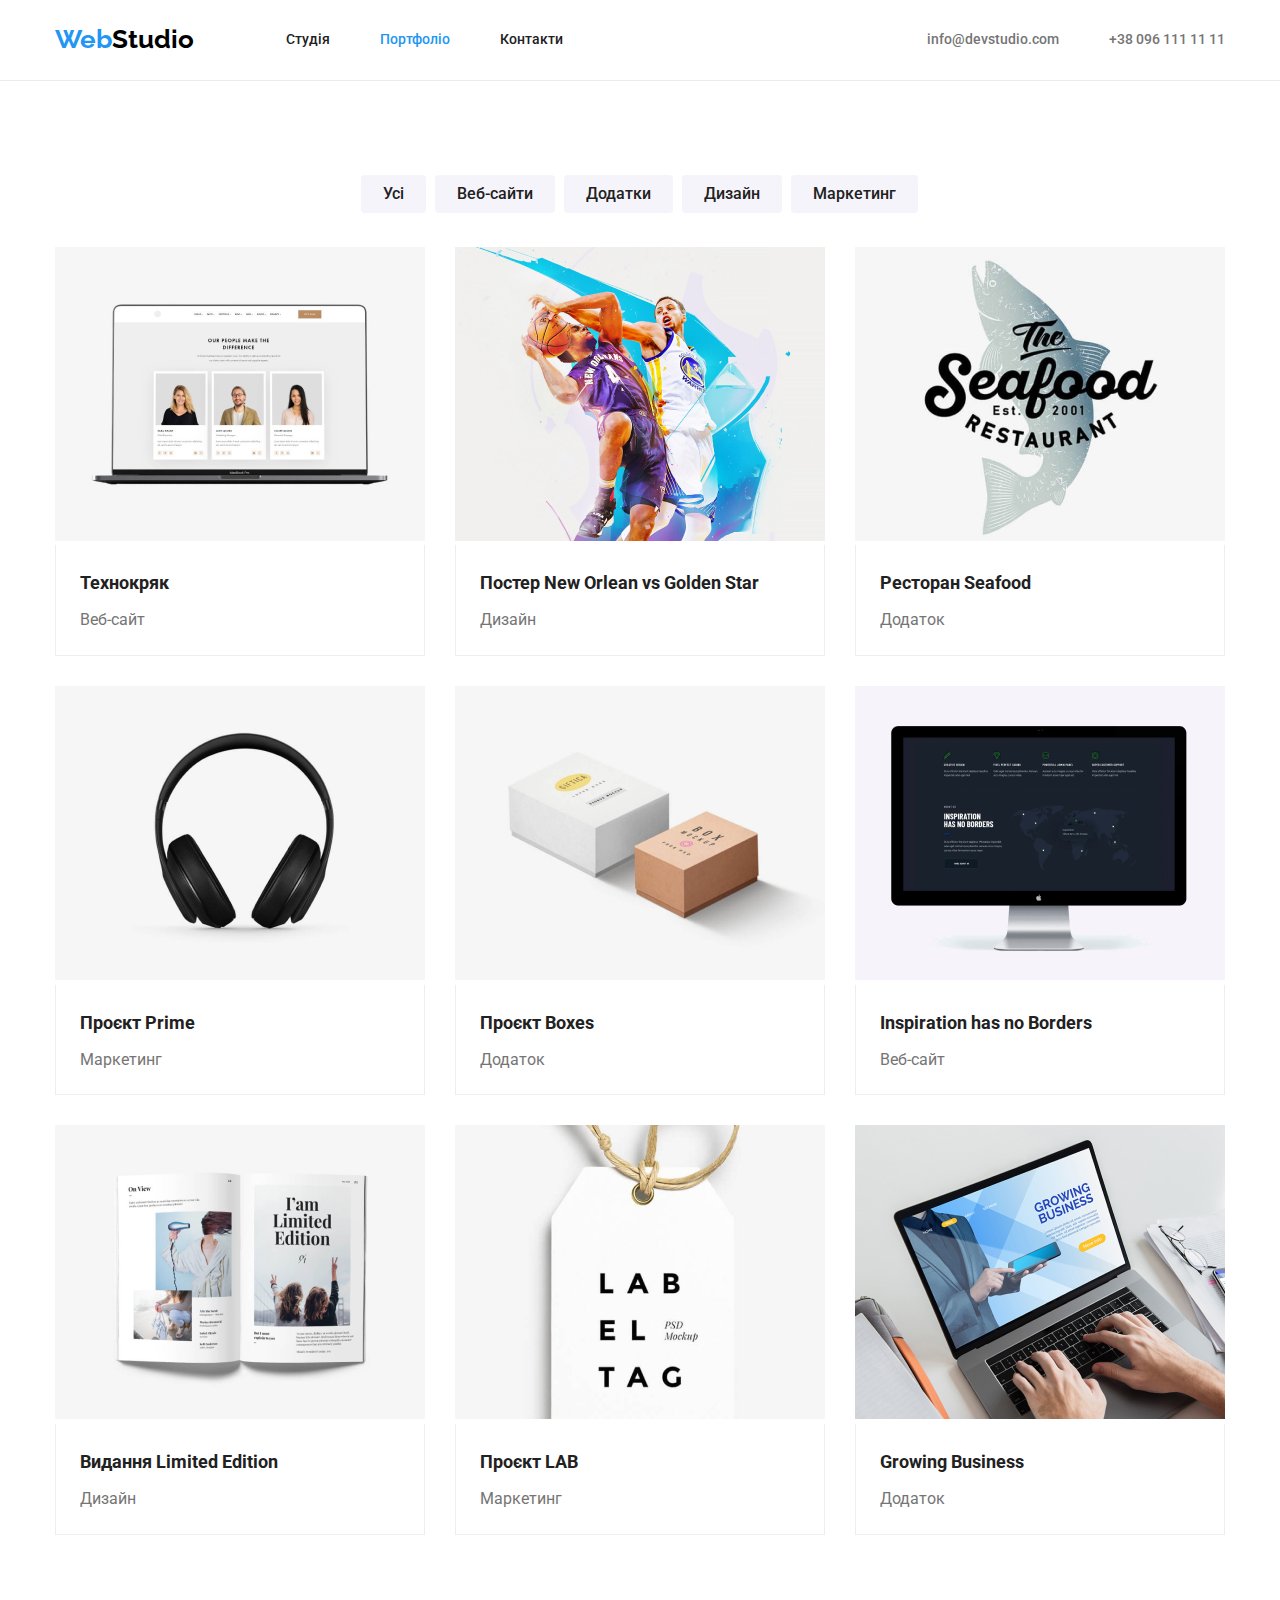
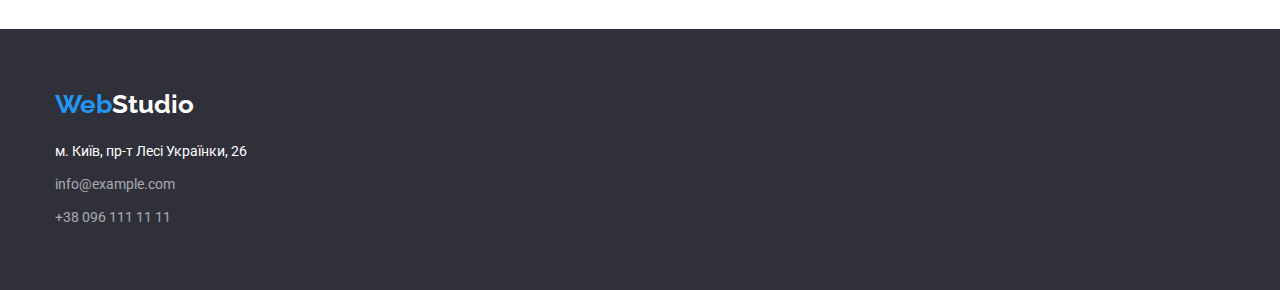
==== portfolio.html @ fdfc59d4 "Initial commit" ====
<!DOCTYPE html>
<html lang="en">
<head>
    <meta charset="UTF-8">
    <meta http-equiv="X-UA-Compatible" content="IE=edge">
    <meta name="viewport" content="width=device-width, initial-scale=1.0">
    <title>Домашня робота 2</title>

    <link rel="preconnect" href="https://fonts.googleapis.com">
    <link rel="preconnect" href="https://fonts.gstatic.com" crossorigin>
    <link href="https://fonts.googleapis.com/css2?family=Raleway:wght@700&family=Roboto:wght@400;500;700&display=swap" rel="stylesheet">

    <link rel="stylesheet" href="./css/modern-normalize.css">

    <link rel="stylesheet" href="./css/portfolio.css">

</head>
<body class="page">
    <header class="header">
        <div class="container-header">
        <nav class="nav">
            <a href="" class="logo">Web<span class="logo-dot">Studio</span></a>
            <ul class="nav-site">
                <li class="item"><a href="./index.html" class="studio link">Студія</a></li>
                <li class="item"><a href="./portfolio.html" class="portfolio link">Портфоліо</a></li>
                <li class="item"><a href="" class="contacts link">Контакти</a></li>
            </ul>
        </nav>
        <ul class="nav-address">
            <li class="item"><a href="mailto:info@devstudio.com" class="mail link">info@devstudio.com</a></li>
            <li class="item"><a href="tel:+380961111111" class="tel link">+38 096 111 11 11</a></li>

        </ul>
        </div>
    </header>
    <main>
        <section class="section">
            <h1 hidden>Види робіт</h1>
            <div class="container">
                <ul class="ul-button">
                    <li class="item"><button type="button" class="button btn">Усі</button></li>
                    <li class="item"><button type="button" class="button">Веб-сайти</button></li>
                    <li class="item"><button type="button" class="button">Додатки</button></li>
                    <li class="item"><button type="button" class="button">Дизайн</button></li>
                    <li class="item"><button type="button" class="button">Маркетинг</button></li>
                </ul>
            
            
                <ul class="ul-container">
                    <li class="li-container">
                        <a href="" class="link">
                            <img src="./img/технокряк.jpg" alt="технокряк" width="370" class="img">
                            <div class="title-text">
                                <h2 class="title">Технокряк</h2>
                                <p class="text">Веб-сайт</p>
                            </div>
                        
                        </a>
                    </li>          
                    <li class="li-container">
                        <a href="" class="link">
                            <img src="./img/new-orlean-vs-golden-star.jpg" alt="new-orlean-vs-golden-star" width="370">
                            <div class="title-text">
                                <h2 class="title">Постер New Orlean vs Golden Star</h2>
                            <p class="text">Дизайн</p>
                            </div>
                        </a>
                    </li>
                    <li class="li-container">
                        <a href="" class="link">
                            <img src="./img/seafood.jpg" alt="seafood" width="370">
                            <div class="title-text">
                                <h2 class="title">Ресторан Seafood</h2>
                            <p class="text">Додаток</p>
                            </div>
                            
                        </a>
                    </li>
                    <li class="li-container">
                        <a href="" class="link">
                            <img src="./img/prime.jpg" alt="prime" width="370">
                      
                        <div class="title-text">
                            <h2 class="title">Проєкт Prime</h2>
                        <p class="text">Маркетинг</p>
                        </div>
                        </a>
                    </li>
                    <li class="li-container">
                        <a href="" class="link">
                            <img src="./img/boxes.jpg" alt="boxes" width="370">
                            <div class="title-text">
                                <h2 class="title">Проєкт Boxes</h2>
                            <p class="text">Додаток</p>
                            </div>
                        </a>
                    </li>
                    <li class="li-container">
                       <a href="" class="link">
                        <img src="./img/inspiration-has-no-borders.jpg" alt="inspiration-has-no-borders" width="370">
                            <div class="title-text">
                                <h2 class="title">Inspiration has no Borders</h2>
                            <p class="text">Веб-сайт</p>
                            </div>
                       </a>
                    </li>
                    <li class="li-container">
                       <a href="" class="link">
                        <img src="./img/limited-edition.jpg" alt="limited-edition" width="370">
                           <div class="title-text">
                            <h2 class="title">Видання Limited Edition</h2>
                            <p class="text">Дизайн</p>
                           </div>
                       </a>
                    </li>
                    <li class="li-container">
                       <a href="" class="link">
                        <img src="./img/lab.jpg" alt="lab" width="370" class="img">
                            <div class="title-text">
                                <h2 class="title">Проєкт LAB</h2>
                            <p class="text">Маркетинг</p>
                            </div>
                       </a>
                    </li>
                    <li class="li-container">
                        <a href="" class="link">
                            <img src="./img/growing-business.jpg" alt="growing-business" width="370">
                           <div class="title-text">
                            <h2 class="title">Growing Business</h2>
                            <p class="text">Додаток</p>
                           </div>
                        </a>
                    </li>
                </ul>
            </div>
            
          
    
        </section>
    </main>
    <footer class="footer">
        <div class="container">
            <a href="" class="logo-footer">Web<span class="logo-footer-dot">Studio</span></a>
   
            <address class="address">
                <ul class="address-item">
                    <li class="item"><a href="https://goo.gl/maps/e5FUdV91e4QYrAdC9" target="_blank" rel="noopener noreferrer" class="maps">м. Київ, пр-т Лесі Українки, 26</a></li>
                    <li class="item"><a href="mailto:info@example.com" class="mailto">info@example.com</a></li>
                    <li><a href="tel:+380961111111" class="tell">+38 096 111 11 11</a></li>
                </ul>
            </address>
        </div>    
    </footer>
    
</body>
</html>
---- css/portfolio.css ----
:root {
    --primary-color: #212121;
    --secondary-color: #757575;
    --accent-color: #2196F3;
    --white-color: #FFFFFF;
    --black-color: #000000;

    --main-font: 'Roboto', sans-serif;
    --secondary-font:  'Raleway', sans-serif;

    --title-size: 36px;
    --text-size: 16px;
}

ul {
    list-style: none;
    padding: 0;
    margin: 0;
}

/* reset */
h2,
p {
    margin: 0;
}

/* * {
    box-sizing: border-box;
} */

.page {
    color: var(--primary-color);
    font-family: var(--main-font);
    font-size: var(--text-size);
}
/* header */
.header {
    border-bottom: 1px solid #ECECEC;
    /* margin-bottom: 100px;      */
}

.container-header {
    width: 1200px;
    padding-left: 15px;
    padding-right: 15px;
    margin: 0 auto;
    display: flex;
}
.nav {
    display: flex;
}

.logo {
    color: var(--accent-color);
    text-decoration: none;
    font-family: var(--secondary-font);
    font-weight: 700;
    font-size: 26px;
    line-height: 1.19;
    
    display: block;
    padding-top: 24px;
    padding-bottom: 25px;
}
.logo-dot {
    color: var(--black-color);
}
.nav-site {
    display: flex;
    margin-left: 92px;
}
.nav-site .item + .item {
    margin-left: 50px;
}
.nav-site .link {
    display: block;
    padding-top: 32px;
    padding-bottom: 32px;
}

.studio {
    color: var(--primary-color);
    text-decoration: none;
    font-weight: 500;
    font-size: 14px;
    line-height: 1.14;
    
}
.studio:hover,
.studio:focus {
    color: #2196F3;
}

.portfolio {
    color: var(--accent-color);
    text-decoration: none;
    font-weight: 500;
    font-size: 14px;
    line-height: 1.14;
   
}
.portfolio:hover,
.portfolio:focus {
    color: blue;
}
.contacts {
    color: var(--primary-color);
    text-decoration: none;
    font-weight: 500;
    font-size: 14px;
    line-height: 1.14;
}
.contacts:hover,
.contacts:focus {
    color: #2196F3;
    
}

.nav-address {
    display: flex;
    margin-left: auto;
}
.nav-address .item + .item {
    margin-left: 50px;
}
.nav-address .link {
    display: block;
    padding-top: 32px;
    padding-bottom: 32px;
}

.mail {
    color: var(--secondary-color);
    text-decoration: none;
    font-weight: 500;
    font-size: 14px;
    line-height: 1.14;
   
}
.mail:hover,
.mail:focus {
    color:#2196F3;
}
.tel {
    color: var(--secondary-color);
    text-decoration: none;
    font-weight: 500;
    font-size: 14px;
    line-height: 1.14;
}
.tel:hover,
.tel:focus {
    color: #2196F3;
}
/* main */

.section {
    padding-top: 94px;
    padding-bottom: 94px;
}

.container {
    width: 1200px;
    margin: 0 auto;
    padding: 0 15px;
}

.ul-button {
    display: flex;
    margin-bottom: 34px;
    width: 558px;
    margin-left: auto;
    margin-right: auto;
    
}

.ul-button .item + .item {
    margin-left: 9px;
}

.button .btn {
    padding: 6px 25px;
}

.button {
   border: none;
   border-radius: 4px;
   color: var(--primary-color);
   background-color: #F5F4FA;
   font-weight: 500;
    font-size: 16px;
    line-height: 1.62;
    cursor: pointer;
    padding: 6px 22px;  
}
.button:hover,
.button:focus {
    color: var(--white-color);
    background-color: var(--accent-color);
}


.ul-container {
    display: flex;
    flex-wrap: wrap;
}

/* перенос на новый ряд flex-wrap: wrap; */
.li-container {
    width: 370px;
    margin-right: 30px;
    margin-bottom: 30px;  
}

.li-container:nth-child(3n) {
    margin-right: 0;
}

.li-container:nth-last-child(-n + 3) {
    margin-bottom: 0;
}

.link {
    text-decoration: none;
}
.img {
    width: 370px;
    height: 294px;
}
.title-text {
    border-left: 1px solid #EEEEEE;
    border-bottom: 1px solid #EEEEEE;
    border-right: 1px solid #EEEEEE;
   
    padding: 20px 24px;
}
.title {
    color: var(--primary-color);
    font-weight: 700;
    font-size: 18px;
    line-height: 2;
    margin-bottom: 4px;
}
.text {
    color: var(--secondary-color);
   
    line-height: 1.87;
}

/* footer */
.footer {
    background-color: #2F303A;
    padding-top: 60px;
    padding-bottom: 60px;
}

.logo-footer {
    color: var(--accent-color);
    text-decoration: none;
    font-family: var(--secondary-font);
    font-weight: 700;
    font-size: 26px;
    line-height: 1.19;

    display: block;
    margin-bottom: 20px;
}
.logo-footer-dot {
    color: var(--white-color);
}

.address {
    font-style: normal;
}

.address-item .item {
    margin-bottom: 9px;
}

.maps {
    color: var(--white-color);
    text-decoration: none;
 
    font-size: 14px;
    line-height: 1.71;
}

.maps:hover,
.maps:focus {
    color: #2196F3;
}

.mailto {
    color:  rgba(255, 255, 255, 0.6);
    text-decoration: none;
   
    font-size: 14px;
    line-height: 1.71;
}

.mailto:hover,
.mailto:focus {
    color: #2196F3;
}

.tell {
    color:  rgba(255, 255, 255, 0.6);
    text-decoration: none;
   
    font-size: 14px;
    line-height: 1.71;
}

.tell:hover,
.tell:focus {
    color: #2196F3;
}
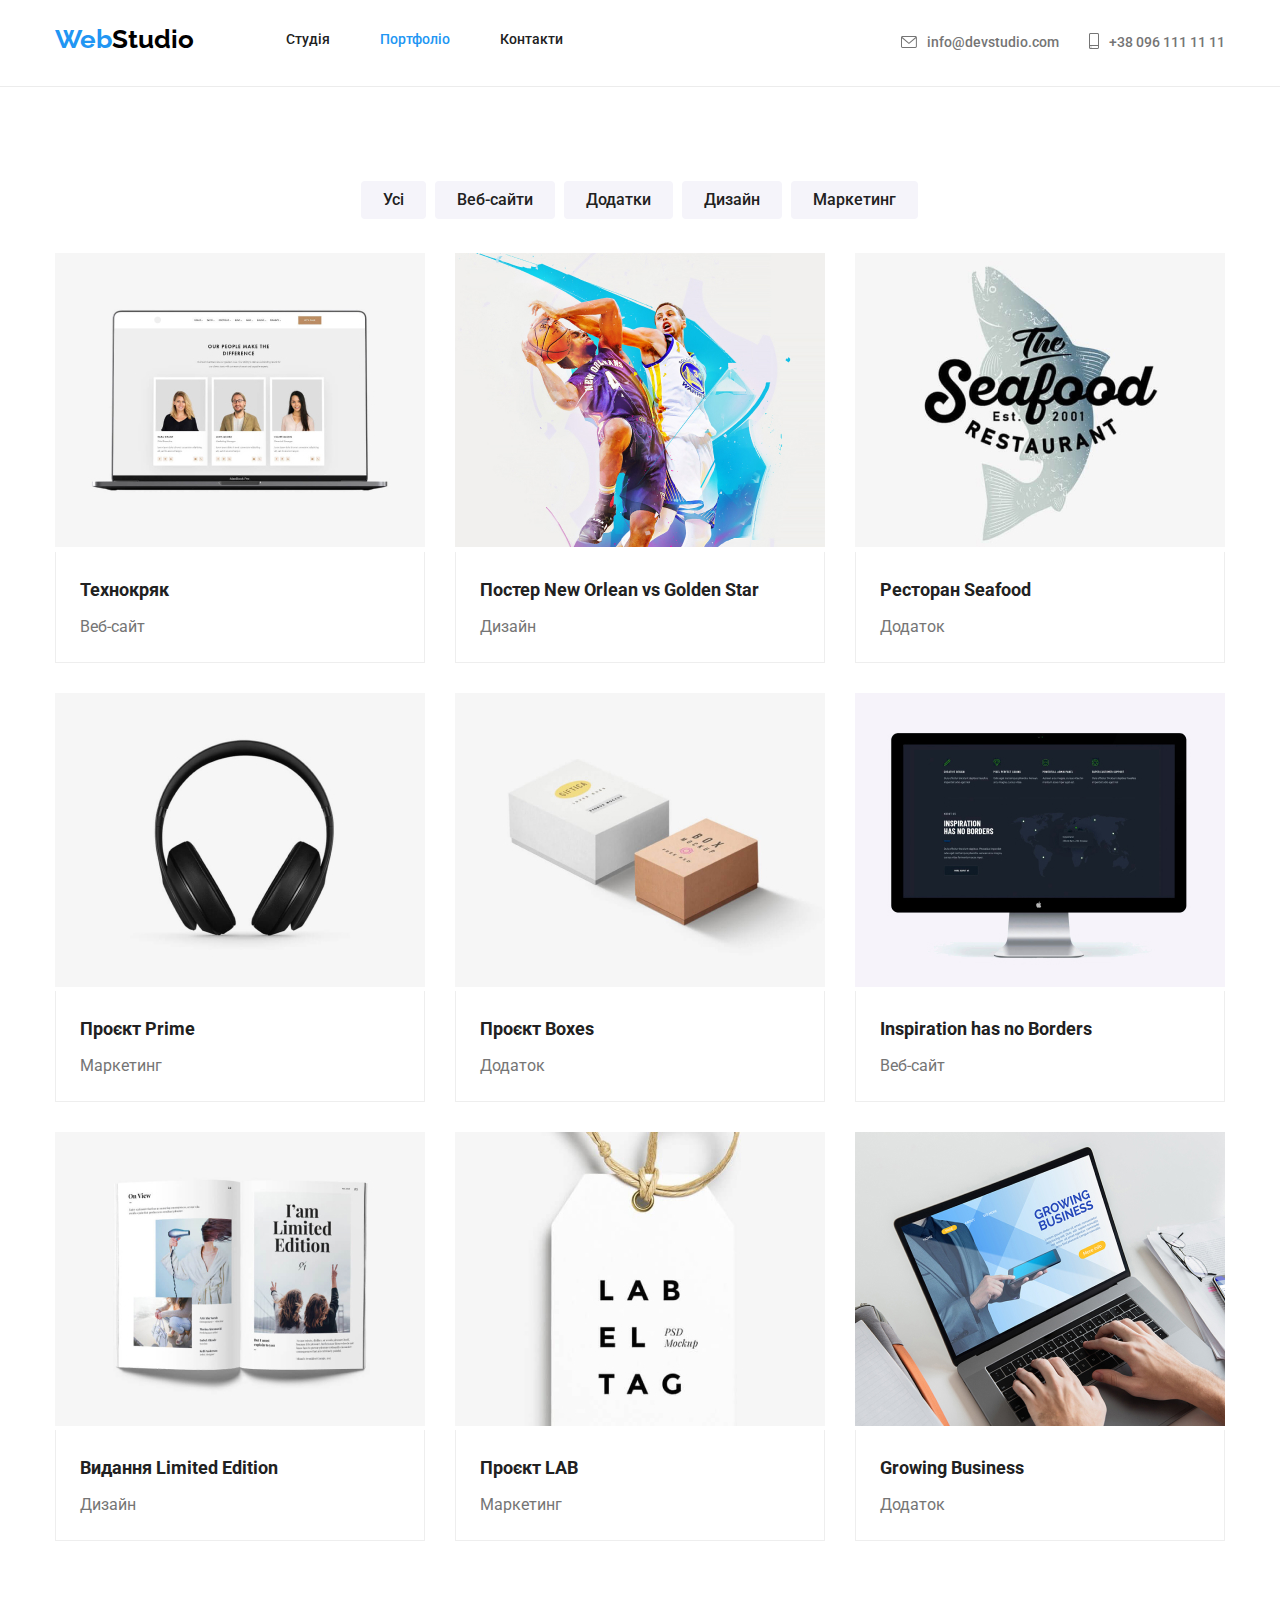
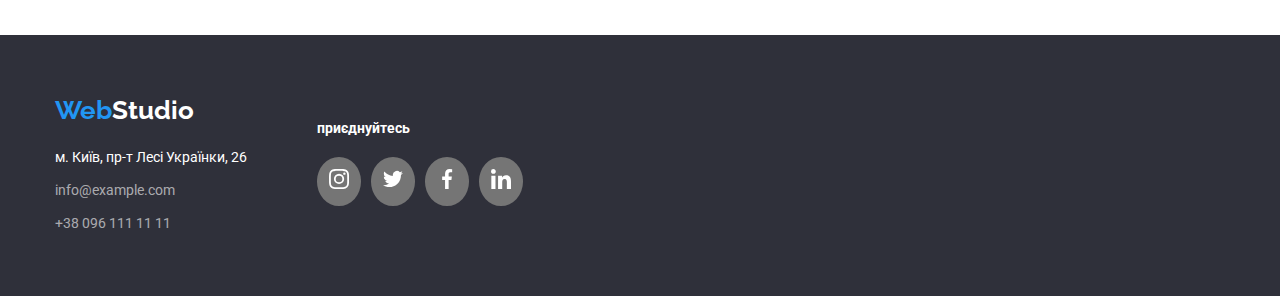
==== commit 42cfd4ed: "дз 4. декоративные эфекты. векторная графика" ====
--- a/portfolio.html
+++ b/portfolio.html
@@ -27,7 +27,25 @@
             </ul>
         </nav>
         <ul class="nav-address">
+
+            <li class="icon-envelope-hover">
+                <a href="" >
+                    <svg class="envelope" width="16px" height="12px">
+                        <use href="./img/hw-four/symbol-defs.svg#icon-envelope-hover"></use>
+                    </svg>
+                </a>
+            </li>
+
             <li class="item"><a href="mailto:info@devstudio.com" class="mail link">info@devstudio.com</a></li>
+
+            <li class="icon-smartphone">
+                <a href="" >
+                    <svg class="smartphone" width="10px" height="16px">
+                        <use href="./img/hw-four/symbol-defs.svg#icon-smartphone"></use>
+                    </svg>
+                </a>
+            </li>
+
             <li class="item"><a href="tel:+380961111111" class="tel link">+38 096 111 11 11</a></li>
 
         </ul>
@@ -138,8 +156,10 @@
     
         </section>
     </main>
+
     <footer class="footer">
-        <div class="container">
+        <div class="container cont">
+            <div class="container-footer">
             <a href="" class="logo-footer">Web<span class="logo-footer-dot">Studio</span></a>
    
             <address class="address">
@@ -149,6 +169,54 @@
                     <li><a href="tel:+380961111111" class="tell">+38 096 111 11 11</a></li>
                 </ul>
             </address>
+            </div>
+
+            <div class="container-social-footer">
+                <h3 class="title-footer">приєднуйтесь</h3>
+                <ul class="ul-social-footer">
+                    <li class="item">
+                        <button class="button-social-footer">
+                         <a href="">
+                             <svg class="icon-social" width="20px" height="20px">
+                                 <use  href="./img/hw-four/symbol-defs.svg#icon-instagram"></use>
+                             </svg>
+                         </a>
+                        </button>
+                     </li>
+                
+                 
+                     <li class="item">
+                       <button class="button-social-footer">
+                         <a href="">
+                             <svg class="icon-social" width="20px" height="20px">
+                                 <use href="./img/hw-four/symbol-defs.svg#icon-twitter"></use>
+                             </svg>
+                         </a>
+                       </button>
+                     </li>
+                
+                     <li class="item">
+                       <button class="button-social-footer">
+                         <a href="">
+                             <svg class="icon-social" width="20px" height="20px">
+                                 <use href="./img/hw-four/symbol-defs.svg#icon-facebook"></use>
+                             </svg>
+                         </a>
+                       </button>
+                     </li>
+                
+                     <li class="item">
+                        <button class="button-social-footer">
+                         <a href="">
+                             <svg class="icon-social" width="20px" height="20px">
+                                 <use href="./img/hw-four/symbol-defs.svg#icon-linkedin"></use>
+                             </svg>
+                         </a>
+                        </button>
+                     </li>
+                </ul>
+            </div>
+
         </div>    
     </footer>
     
--- a/css/portfolio.css
+++ b/css/portfolio.css
@@ -119,7 +119,21 @@
 .nav-address {
     display: flex;
     margin-left: auto;
-}
+    align-items: center;
+}
+
+.icon-envelope-hover {
+    margin: 34px 10px 34px 0;
+}
+
+.envelope {
+    fill: var(--secondary-color);
+}
+
+.envelope:hover {
+    fill: var(--accent-color)
+}
+
 .nav-address .item + .item {
     margin-left: 50px;
 }
@@ -141,6 +155,20 @@
 .mail:focus {
     color:#2196F3;
 }
+
+.icon-smartphone {
+    margin-right: 10px;
+     margin-left: 30px;
+ }
+ 
+ .smartphone {
+     fill: var(--secondary-color);
+ }
+ 
+ .smartphone:hover {
+     fill: var(--accent-color);
+ }
+
 .tel {
     color: var(--secondary-color);
     text-decoration: none;
@@ -197,19 +225,35 @@
 .button:focus {
     color: var(--white-color);
     background-color: var(--accent-color);
+    
+    
+    box-shadow: 0px 2px 2px rgba(0, 0, 0, 0.12), 0px 1px 2px rgba(0, 0, 0, 0.08), 0px 3px 1px rgba(0, 0, 0, 0.1); 
+    
+
 }
 
 
 .ul-container {
     display: flex;
     flex-wrap: wrap;
+    
 }
 
 /* перенос на новый ряд flex-wrap: wrap; */
 .li-container {
     width: 370px;
     margin-right: 30px;
-    margin-bottom: 30px;  
+    margin-bottom: 30px;
+    
+    
+}
+
+.li-container:hover {
+    box-shadow:  1px 4px 6px rgba(29, 3, 3, 0.16),  0px 4px 4px rgba(0, 0, 0, 0.06),  0px 1px 1px rgba(0, 0, 0, 0.12);
+   
+ 
+    
+    
 }
 
 .li-container:nth-child(3n) {
@@ -233,6 +277,7 @@
     border-right: 1px solid #EEEEEE;
    
     padding: 20px 24px;
+   
 }
 .title {
     color: var(--primary-color);
@@ -254,6 +299,16 @@
     padding-bottom: 60px;
 }
 
+.cont {
+    display: flex;
+}
+
+
+.container-footer {
+    margin-right: 70px;
+}
+
+
 .logo-footer {
     color: var(--accent-color);
     text-decoration: none;
@@ -303,6 +358,11 @@
     color: #2196F3;
 }
 
+.container-social-footer {
+    padding-top: 12px;
+
+}
+
 .tell {
     color:  rgba(255, 255, 255, 0.6);
     text-decoration: none;
@@ -314,4 +374,41 @@
 .tell:hover,
 .tell:focus {
     color: #2196F3;
-}+}
+
+.container-social-footer {
+    padding-top: 12px;
+
+}
+
+.title-footer {
+    color: var(--white-color);
+    font-weight: 700;
+    font-size: 14px;
+    line-height: 1.14;
+   
+    margin-bottom: 20px;   
+}
+
+.ul-social-footer {
+    display: flex;
+}
+
+.ul-social-footer .item + .item {
+    margin-left: 10px;
+}
+
+.button-social-footer {
+    padding: 12px 12px;
+    border-radius: 50%;
+    border: none;
+    background-color: var(--secondary-color);   
+}
+
+.button-social-footer:hover {
+    background-color: var(--accent-color);
+}
+
+.icon-social {
+    fill: #FFFFFF;
+}
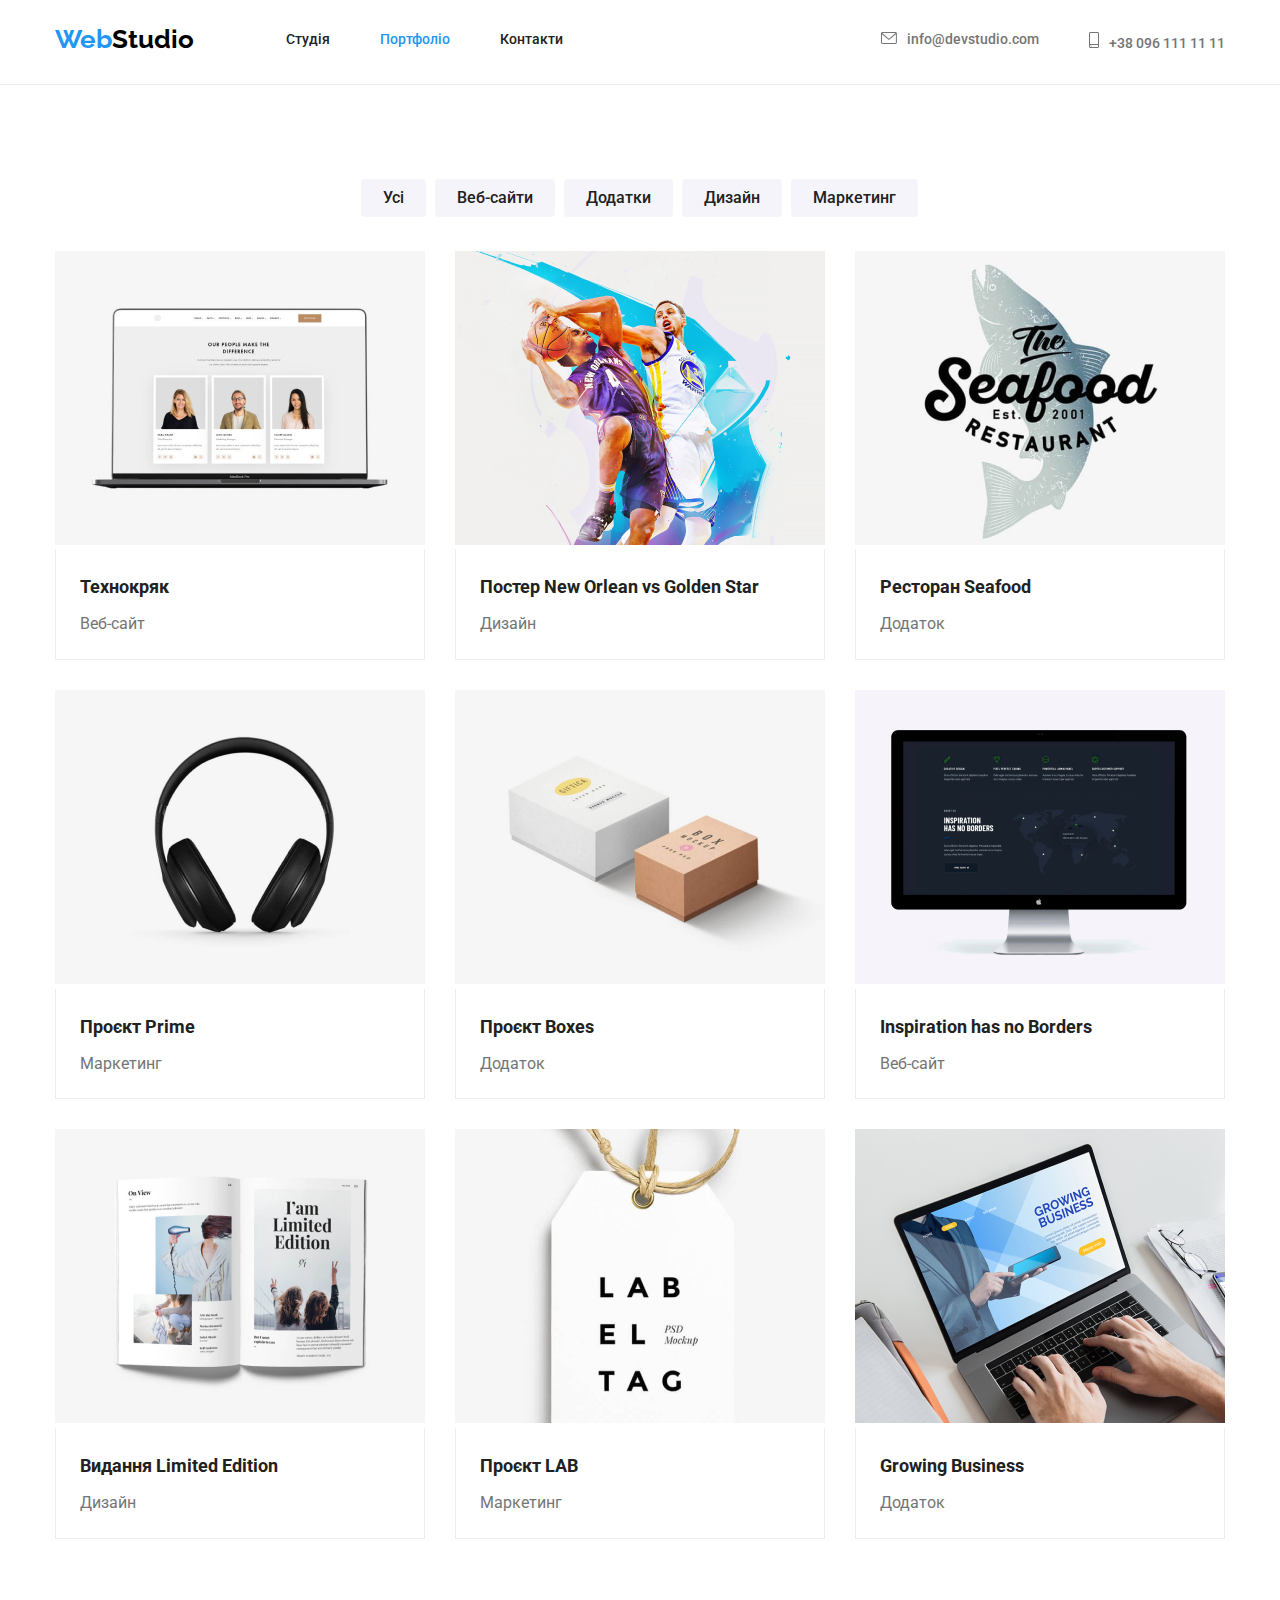
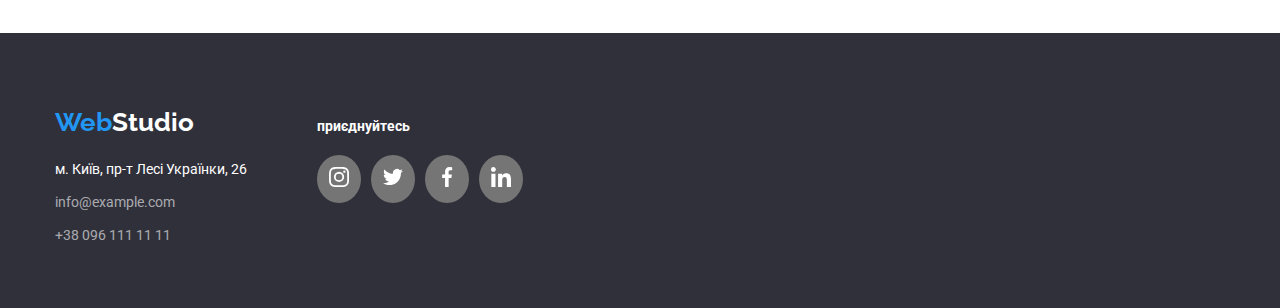
==== commit acce1430: "изменения после проверки" ====
--- a/portfolio.html
+++ b/portfolio.html
@@ -26,27 +26,18 @@
                 <li class="item"><a href="" class="contacts link">Контакти</a></li>
             </ul>
         </nav>
+
         <ul class="nav-address">
 
-            <li class="icon-envelope-hover">
-                <a href="" >
-                    <svg class="envelope" width="16px" height="12px">
-                        <use href="./img/hw-four/symbol-defs.svg#icon-envelope-hover"></use>
-                    </svg>
-                </a>
-            </li>
-
-            <li class="item"><a href="mailto:info@devstudio.com" class="mail link">info@devstudio.com</a></li>
-
-            <li class="icon-smartphone">
-                <a href="" >
-                    <svg class="smartphone" width="10px" height="16px">
-                        <use href="./img/hw-four/symbol-defs.svg#icon-smartphone"></use>
-                    </svg>
-                </a>
-            </li>
-
-            <li class="item"><a href="tel:+380961111111" class="tel link">+38 096 111 11 11</a></li>
+            <li class="item"><a href="mailto:info@devstudio.com" class="mail link">
+                <svg class="envelope" width="16px" height="12px">
+                    <use href="./img/hw-four/symbol-defs.svg#icon-envelope-hover"></use>
+                </svg>info@devstudio.com</a></li>
+
+            <li class="item"><a href="tel:+380961111111" class="tel link">
+                <svg class="smartphone" width="10px" height="16px">
+                    <use href="./img/hw-four/symbol-defs.svg#icon-smartphone"></use>
+                </svg>+38 096 111 11 11</a></li>
 
         </ul>
         </div>
@@ -175,44 +166,44 @@
                 <h3 class="title-footer">приєднуйтесь</h3>
                 <ul class="ul-social-footer">
                     <li class="item">
-                        <button class="button-social-footer">
-                         <a href="">
+                       
+                         <a href="" class="link-social-footer" width="44px" height="44px">
                              <svg class="icon-social" width="20px" height="20px">
                                  <use  href="./img/hw-four/symbol-defs.svg#icon-instagram"></use>
                              </svg>
                          </a>
-                        </button>
+                       
                      </li>
                 
                  
                      <li class="item">
-                       <button class="button-social-footer">
-                         <a href="">
+                       
+                         <a href="" class="link-social-footer" width="44px" height="44px">
                              <svg class="icon-social" width="20px" height="20px">
                                  <use href="./img/hw-four/symbol-defs.svg#icon-twitter"></use>
                              </svg>
                          </a>
-                       </button>
+                       
                      </li>
                 
                      <li class="item">
-                       <button class="button-social-footer">
-                         <a href="">
+                       
+                         <a href="" class="link-social-footer" width="44px" height="44px">
                              <svg class="icon-social" width="20px" height="20px">
                                  <use href="./img/hw-four/symbol-defs.svg#icon-facebook"></use>
                              </svg>
                          </a>
-                       </button>
+                      
                      </li>
                 
                      <li class="item">
-                        <button class="button-social-footer">
-                         <a href="">
+                        
+                         <a href="" class="link-social-footer" width="44px" height="44px">
                              <svg class="icon-social" width="20px" height="20px">
                                  <use href="./img/hw-four/symbol-defs.svg#icon-linkedin"></use>
                              </svg>
                          </a>
-                        </button>
+                       
                      </li>
                 </ul>
             </div>
@@ -221,4 +212,6 @@
     </footer>
     
 </body>
-</html>+</html>
+
+
--- a/css/portfolio.css
+++ b/css/portfolio.css
@@ -119,7 +119,7 @@
 .nav-address {
     display: flex;
     margin-left: auto;
-    align-items: center;
+   
 }
 
 .icon-envelope-hover {
@@ -128,10 +128,16 @@
 
 .envelope {
     fill: var(--secondary-color);
-}
-
-.envelope:hover {
-    fill: var(--accent-color)
+    margin-right: 10px;
+}
+
+.envelope:hover,
+.envelope:focus {
+    fill: var(--accent-color);
+}
+
+.envelope {
+    fill: currentColor;
 }
 
 .nav-address .item + .item {
@@ -156,18 +162,19 @@
     color:#2196F3;
 }
 
-.icon-smartphone {
-    margin-right: 10px;
-     margin-left: 30px;
+ .smartphone {
+     fill: var(--secondary-color);
+     margin-right: 10px;
  }
  
- .smartphone {
-     fill: var(--secondary-color);
- }
- 
- .smartphone:hover {
-     fill: var(--accent-color);
- }
+ .smartphone:hover,
+.smartphone:focus {
+    fill: var(--accent-color);
+}
+
+.smartphone {
+    fill: currentColor;
+}
 
 .tel {
     color: var(--secondary-color);
@@ -301,6 +308,7 @@
 
 .cont {
     display: flex;
+    align-items: baseline;
 }
 
 
@@ -376,10 +384,6 @@
     color: #2196F3;
 }
 
-.container-social-footer {
-    padding-top: 12px;
-
-}
 
 .title-footer {
     color: var(--white-color);
@@ -398,17 +402,17 @@
     margin-left: 10px;
 }
 
-.button-social-footer {
-    padding: 12px 12px;
+.link-social-footer {
+    display: inline-block;
+    padding: 12px 12px ;
     border-radius: 50%;
-    border: none;
+    fill: var(--white-color);
     background-color: var(--secondary-color);   
 }
 
-.button-social-footer:hover {
+.link-social-footer:hover,
+.link-social-footer:focus {
     background-color: var(--accent-color);
 }
 
-.icon-social {
-    fill: #FFFFFF;
-}
+
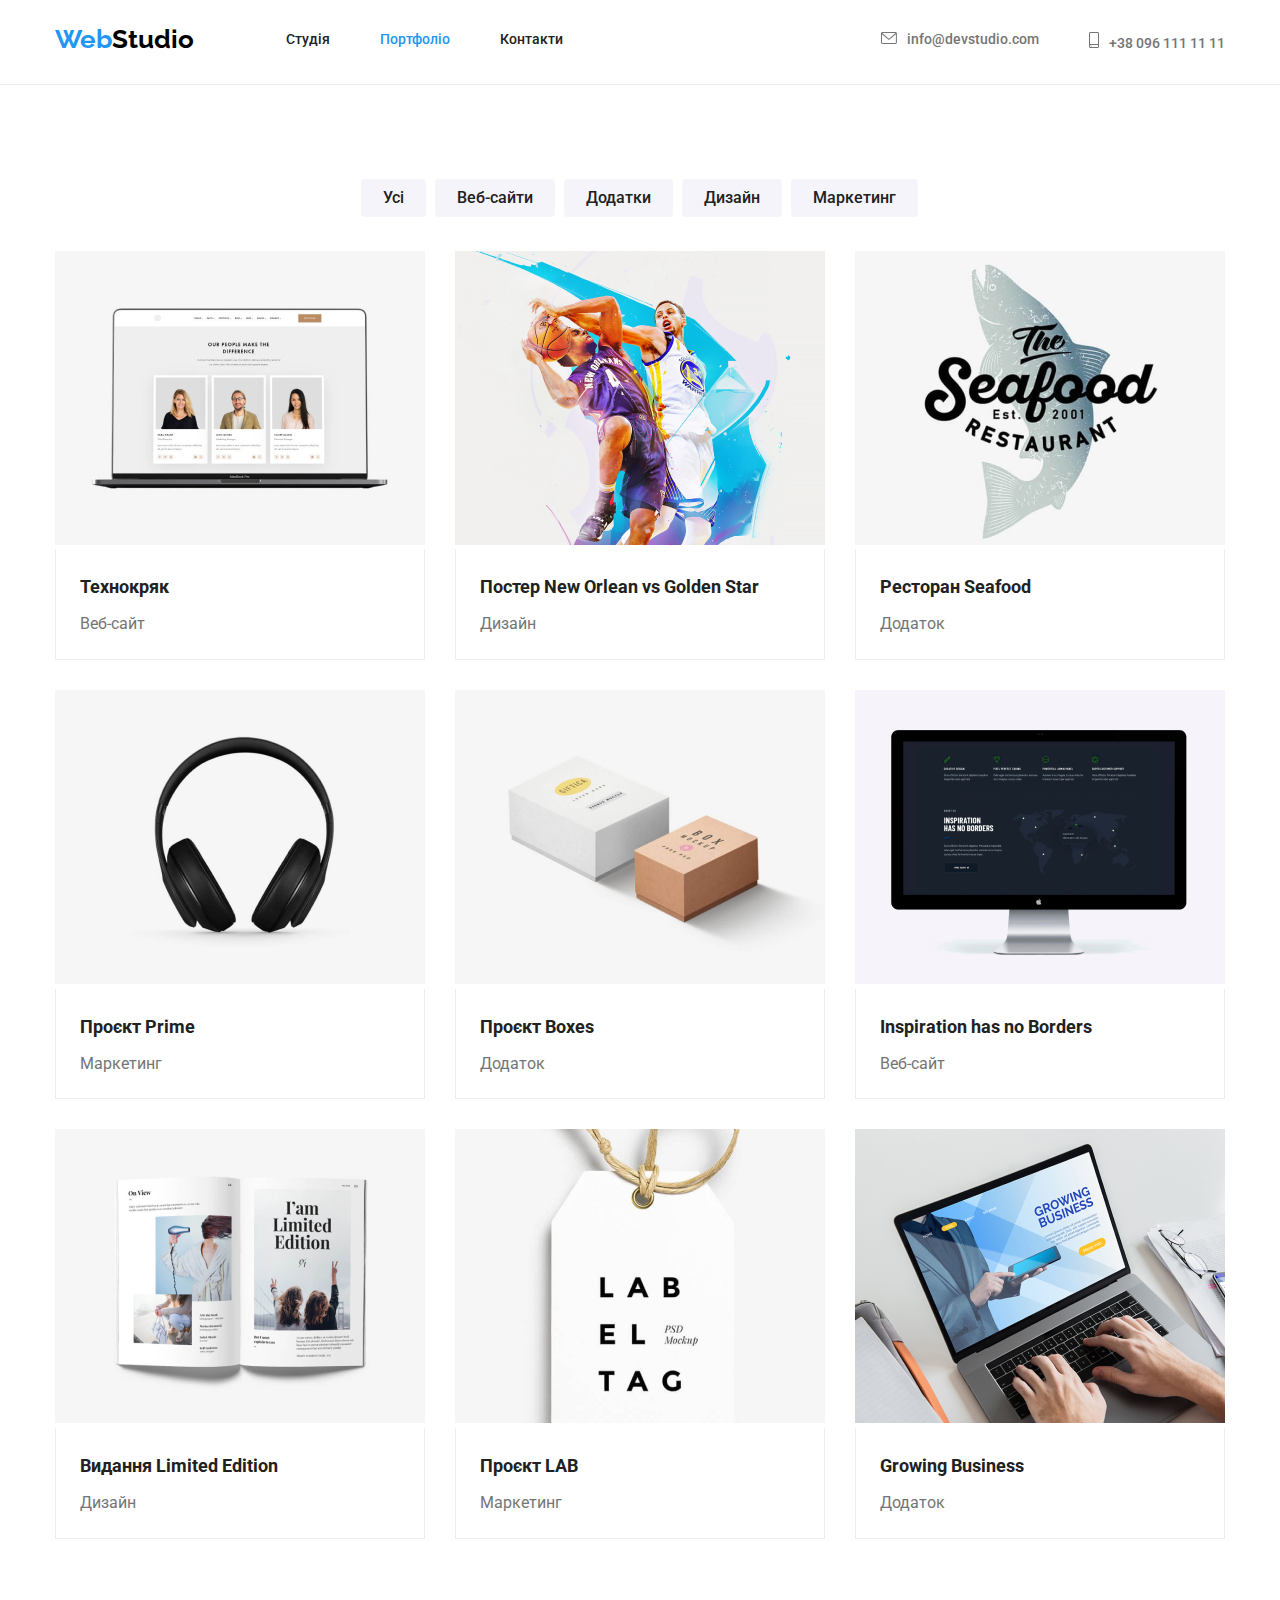
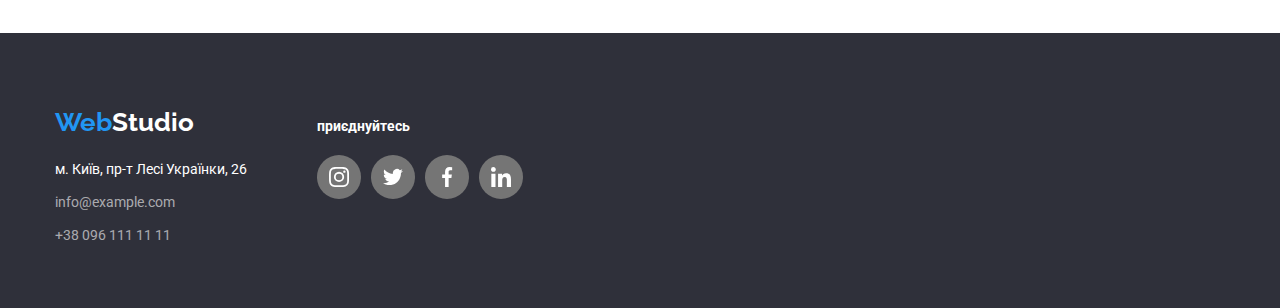
==== commit afd45d31: "изменения после проверки 2" ====
--- a/portfolio.html
+++ b/portfolio.html
@@ -167,7 +167,7 @@
                 <ul class="ul-social-footer">
                     <li class="item">
                        
-                         <a href="" class="link-social-footer" width="44px" height="44px">
+                         <a href="" class="link-social-footer">
                              <svg class="icon-social" width="20px" height="20px">
                                  <use  href="./img/hw-four/symbol-defs.svg#icon-instagram"></use>
                              </svg>
@@ -178,7 +178,7 @@
                  
                      <li class="item">
                        
-                         <a href="" class="link-social-footer" width="44px" height="44px">
+                         <a href="" class="link-social-footer">
                              <svg class="icon-social" width="20px" height="20px">
                                  <use href="./img/hw-four/symbol-defs.svg#icon-twitter"></use>
                              </svg>
@@ -188,7 +188,7 @@
                 
                      <li class="item">
                        
-                         <a href="" class="link-social-footer" width="44px" height="44px">
+                         <a href="" class="link-social-footer">
                              <svg class="icon-social" width="20px" height="20px">
                                  <use href="./img/hw-four/symbol-defs.svg#icon-facebook"></use>
                              </svg>
@@ -198,7 +198,7 @@
                 
                      <li class="item">
                         
-                         <a href="" class="link-social-footer" width="44px" height="44px">
+                         <a href="" class="link-social-footer">
                              <svg class="icon-social" width="20px" height="20px">
                                  <use href="./img/hw-four/symbol-defs.svg#icon-linkedin"></use>
                              </svg>
--- a/css/portfolio.css
+++ b/css/portfolio.css
@@ -403,11 +403,14 @@
 }
 
 .link-social-footer {
-    display: inline-block;
-    padding: 12px 12px ;
+    display: flex;
+    width: 44px;
+    height: 44px;
+    align-items: center;
+    justify-content: center;
     border-radius: 50%;
     fill: var(--white-color);
-    background-color: var(--secondary-color);   
+    background-color:  rgba(117, 117, 117, 1);   
 }
 
 .link-social-footer:hover,
